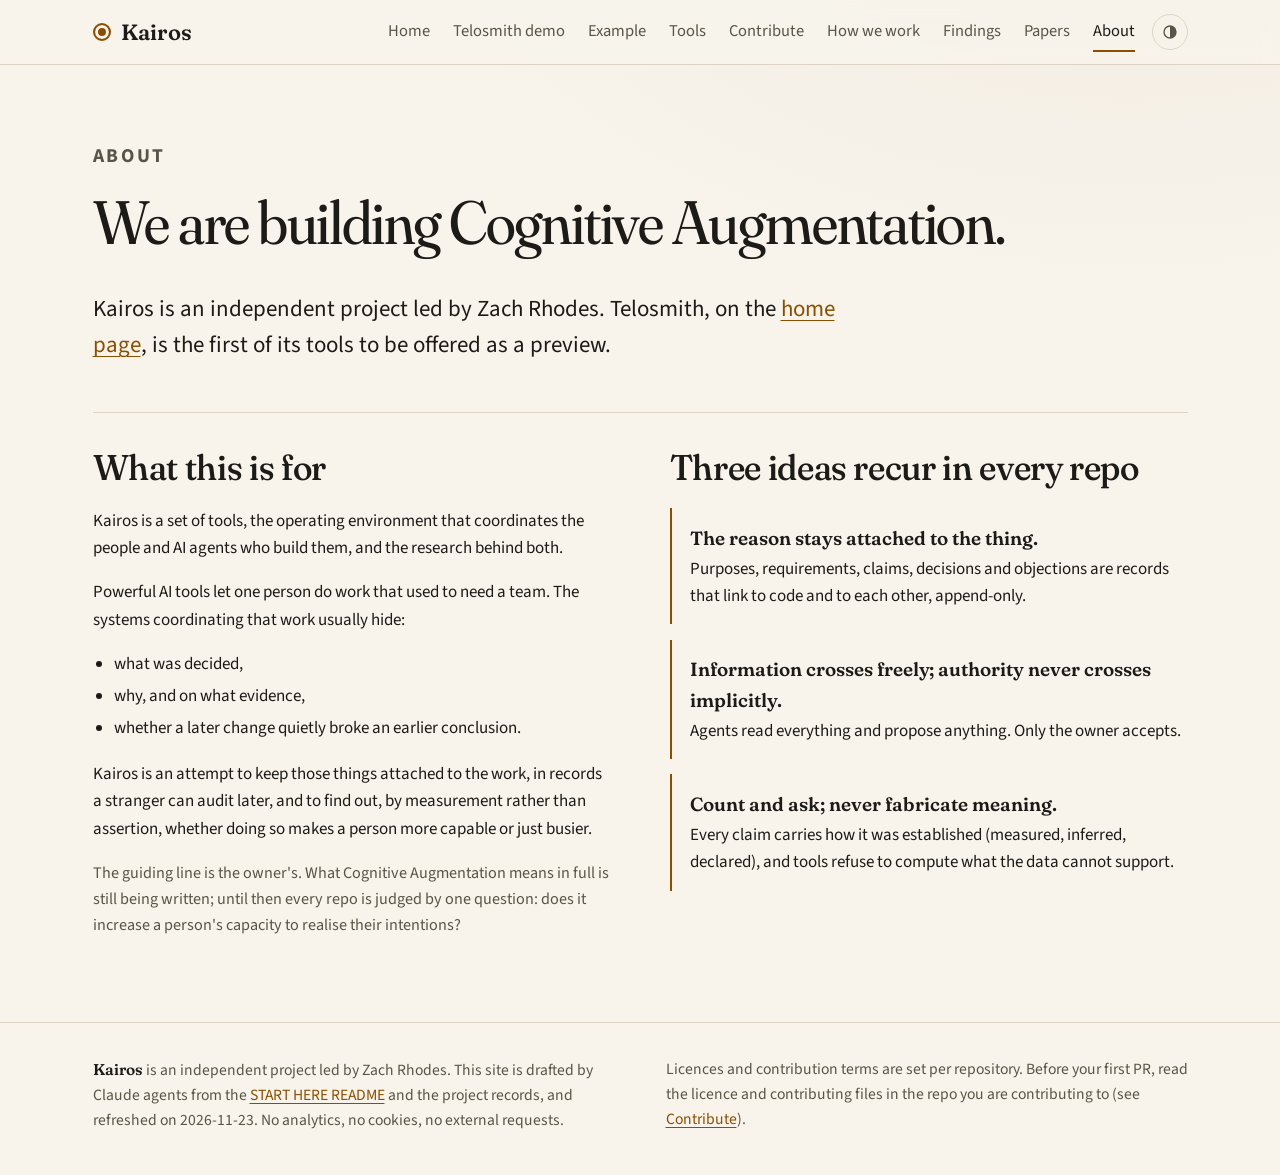
==== docs/about.html @ e77ae81f "Site: lead with the Telosmith demo; Probe-001 from Home; About page; scope review, append-only and t" ====
<!DOCTYPE html>
<html lang="en" class="no-js">
<head>
<meta charset="utf-8">
<meta name="viewport" content="width=device-width, initial-scale=1">
<title>About, Kairos</title>
<meta name="description" content="Kairos is an independent project led by Zach Rhodes. We are building Cognitive Augmentation.">
<link rel="icon" href="assets/favicon.svg" type="image/svg+xml">
<link rel="stylesheet" href="site.css">
</head>
<body>
<a class="skip" href="#main">Skip to content</a>
<header class="site-header">
  <div class="bar">
    <a class="wordmark" href="index.html"><span class="mark" aria-hidden="true"></span><span class="name">Kairos</span></a>
    <button class="nav-toggle" type="button" aria-expanded="false" aria-controls="site-nav">Menu</button>
    <nav class="site-nav" id="site-nav" aria-label="Site">
      <ul>
        <li><a href="index.html">Home</a></li>
        <li><a href="demo.html">Telosmith demo</a></li>
        <li><a href="example.html">Example</a></li>
        <li><a href="tools.html">Tools</a></li>
        <li><a href="start.html">Contribute</a></li>
        <li><a href="how-we-work.html">How we work</a></li>
        <li><a href="findings.html">Findings</a></li>
        <li><a href="papers.html">Papers</a></li>
        <li><a href="about.html" aria-current="page">About</a></li>
      </ul>
    </nav>
    <button class="theme-toggle" type="button" aria-label="Theme: auto"></button>
  </div>
</header>
<main id="main">

<div class="statement">
  <p class="eyebrow">About</p>
  <h1>We are building Cognitive Augmentation.</h1>
  <p class="lede">Kairos is an independent project led by Zach Rhodes. Telosmith, on the <a href="index.html">home page</a>, is the first of its tools to be offered as a preview.</p>
</div>

<!-- Founder note slot: a short note in Zach's own voice ("I"), signed by him. Not drafted by agents; copy routed through Abigail. -->

<section aria-labelledby="problem">
  <div class="split">
    <div>
      <h2 id="problem">What this is for</h2>
      <p>Kairos is a set of tools, the operating environment that coordinates the people and AI agents who build them, and the research behind both.</p>
      <p>Powerful AI tools let one person do work that used to need a team. The systems coordinating that work usually hide:</p>
      <ul>
        <li>what was decided,</li>
        <li>why, and on what evidence,</li>
        <li>whether a later change quietly broke an earlier conclusion.</li>
      </ul>
      <p>Kairos is an attempt to keep those things attached to the work, in records a stranger can audit later, and to find out, by measurement rather than assertion, whether doing so makes a person more capable or just busier.</p>
      <p class="aside">The guiding line is the owner's. What Cognitive Augmentation means in full is still being written; until then every repo is judged by one question: does it increase a person's capacity to realise their intentions?</p>
    </div>
    <div>
      <h2>Three ideas recur in every repo</h2>
      <ul class="ideas">
        <li><b>The reason stays attached to the thing.</b> Purposes, requirements, claims, decisions and objections are records that link to code and to each other, append-only.</li>
        <li><b>Information crosses freely; authority never crosses implicitly.</b> Agents read everything and propose anything. Only the owner accepts.</li>
        <li><b>Count and ask; never fabricate meaning.</b> Every claim carries how it was established (measured, inferred, declared), and tools refuse to compute what the data cannot support.</li>
      </ul>
    </div>
  </div>
</section>


</main>

<footer class="site-footer">
  <div class="inner">
    <p><span class="name">Kairos</span> is an independent project led by Zach Rhodes. This site is drafted by Claude agents from the <a href="https://github.com/eraevous/kairos/blob/main/README.md">START HERE README</a> and the project records, and refreshed on 2026-11-23. No analytics, no cookies, no external requests.</p>
    <p>Licences and contribution terms are set per repository. Before your first PR, read the licence and contributing files in the repo you are contributing to (see <a href="start.html#cla">Contribute</a>).</p>
  </div>
</footer>

<script src="site.js"></script>
</body>
</html>
---- docs/site.css ----
/* Kairos landing site. One stylesheet, no external requests.
   Direction "Instrument" (HO-KAI-20261118-07CY): dark-first editorial, warm paper in light mode,
   amber accent kept from the Cockpit theme (assets/theme-amber.json).
   Type: Fraunces (display) and Source Sans 3 (text), self-hosted under assets/fonts/ (SIL OFL 1.1).
   Theme: follows the system unless the visitor picks one; site.js sets [data-theme] on <html>.
   Every colour pair used for text meets WCAG AA (4.5:1 body, 3:1 large); see the PR for the measured ratios. */

@font-face {
  font-family: "Fraunces";
  src: url("assets/fonts/fraunces.woff2") format("woff2");
  font-weight: 300 700;
  font-display: swap;
}
@font-face {
  font-family: "Source Sans 3";
  src: url("assets/fonts/sourcesans3.woff2") format("woff2");
  font-weight: 200 900;
  font-display: swap;
}

/* ------------------------------------------------------------ tokens */

:root {
  --serif: "Fraunces", Georgia, "Times New Roman", serif;
  --sans: "Source Sans 3", system-ui, -apple-system, "Segoe UI", Roboto, sans-serif;
  --mono: ui-monospace, "SF Mono", "Cascadia Mono", Menlo, Consolas, monospace;

  /* dark (default) */
  --bg: #0f1115;
  --surface: #171b22;
  --surface-2: #1e232c;
  --ink: #ece6da;
  --mute: #aaa497;
  --line: #2c323c;
  --accent: #f0b552;
  --accent-ink: #1a1205;     /* text on a filled accent */
  --accent-soft: rgba(240, 181, 82, .12);
  --link: #f3c172;
  --code-bg: #12151b;
  --label-ink: #f5d08f;
  --label-bg: rgba(240, 181, 82, .10);
  --glow: rgba(240, 181, 82, .08);
  color-scheme: dark;

  --radius: 12px;
  --wrap: 1180px;
  --gutter: clamp(1.1rem, 4vw, 2.5rem);
  --measure: 68ch;
}

@media (prefers-color-scheme: light) {
  :root:not([data-theme="dark"]) {
    --bg: #f8f4ec;
    --surface: #fffdf8;
    --surface-2: #f1ebdf;
    --ink: #1d1b17;
    --mute: #5a5447;
    --line: #dcd3c2;
    --accent: #8a4f00;
    --accent-ink: #ffffff;
    --accent-soft: rgba(138, 79, 0, .08);
    --link: #8a4f00;
    --code-bg: #f1ebdf;
    --label-ink: #6b3d00;
    --label-bg: rgba(138, 79, 0, .08);
    --glow: rgba(138, 79, 0, .05);
    color-scheme: light;
  }
}
:root[data-theme="light"] {
  --bg: #f8f4ec;
  --surface: #fffdf8;
  --surface-2: #f1ebdf;
  --ink: #1d1b17;
  --mute: #5a5447;
  --line: #dcd3c2;
  --accent: #8a4f00;
  --accent-ink: #ffffff;
  --accent-soft: rgba(138, 79, 0, .08);
  --link: #8a4f00;
  --code-bg: #f1ebdf;
  --label-ink: #6b3d00;
  --label-bg: rgba(138, 79, 0, .08);
  --glow: rgba(138, 79, 0, .05);
  color-scheme: light;
}

/* ------------------------------------------------------------ base */

*, *::before, *::after { box-sizing: border-box; }

html {
  background: var(--bg);
  color: var(--ink);
  font: 400 1.0625rem/1.6 var(--sans);
  -webkit-text-size-adjust: 100%;
  text-rendering: optimizeLegibility;
}
body {
  margin: 0;
  min-height: 100vh;
  display: flex;
  flex-direction: column;
  background: radial-gradient(1100px 620px at 88% -10%, var(--glow), transparent 70%) no-repeat;
}
main { flex: 1; width: 100%; max-width: var(--wrap); margin: 0 auto; padding: 0 var(--gutter) 4rem; }

h1, h2, h3, h4 { font-family: var(--serif); font-weight: 500; line-height: 1.15; letter-spacing: -.01em; margin: 2.2em 0 .55em; text-wrap: balance; }
h1 { font-size: clamp(2.3rem, 5vw, 3.6rem); font-weight: 400; letter-spacing: -.02em; font-variation-settings: "opsz" 144; margin-top: 0; }
h2 { font-size: clamp(1.6rem, 3vw, 2.1rem); font-variation-settings: "opsz" 72; }
h3 { font-size: 1.3rem; font-variation-settings: "opsz" 36; }
h4 { font-family: var(--sans); font-size: .8rem; font-weight: 700; text-transform: uppercase; letter-spacing: .1em; color: var(--mute); margin: 1.4em 0 .5em; }

p, li, dd, figcaption { max-width: var(--measure); }
p { margin: 0 0 1em; }
ul, ol { padding-left: 1.25rem; margin: 0 0 1.1em; }
li { margin: .3em 0; }
li > ul, li > ol { margin: .3em 0 .4em; }
b, strong { font-weight: 650; }
em { font-style: italic; }

a { color: var(--link); text-decoration-thickness: 1px; text-underline-offset: .18em; }
a:hover { text-decoration-thickness: 2px; }
:focus-visible { outline: 3px solid var(--accent); outline-offset: 3px; border-radius: 4px; }

code { font-family: var(--mono); font-size: .88em; background: var(--code-bg); border: 1px solid var(--line); border-radius: 5px; padding: .05em .35em; overflow-wrap: anywhere; }
pre { background: var(--code-bg); border: 1px solid var(--line); border-radius: 10px; padding: .9rem 1rem; overflow-x: auto; max-width: 100%; font-size: .85rem; line-height: 1.55; -webkit-overflow-scrolling: touch; }
pre code { background: none; border: 0; padding: 0; font-size: inherit; overflow-wrap: normal; white-space: pre; }
hr { border: 0; border-top: 1px solid var(--line); margin: 2.5rem 0; }
img { max-width: 100%; height: auto; }

.skip { position: absolute; left: -9999px; top: .75rem; z-index: 10; background: var(--accent); color: var(--accent-ink); padding: .55rem 1rem; border-radius: 8px; font-weight: 650; }
.skip:focus { left: .75rem; }
.visually-hidden { position: absolute !important; width: 1px; height: 1px; overflow: hidden; clip: rect(0 0 0 0); white-space: nowrap; }

/* ------------------------------------------------------------ header */

.site-header { border-bottom: 1px solid var(--line); background: color-mix(in srgb, var(--bg) 88%, transparent); position: sticky; top: 0; z-index: 5; backdrop-filter: blur(8px); -webkit-backdrop-filter: blur(8px); }
.site-header .bar { max-width: var(--wrap); margin: 0 auto; padding: 0 var(--gutter); min-height: 64px; display: flex; align-items: center; gap: 1rem; flex-wrap: wrap; }
.wordmark { display: inline-flex; align-items: center; gap: .6rem; color: var(--ink); text-decoration: none; font: 600 1.3rem var(--serif); letter-spacing: .01em; margin-right: auto; padding: .4rem 0; }
.mark { width: 18px; height: 18px; border-radius: 50%; border: 2px solid var(--accent); box-shadow: inset 0 0 0 3px var(--bg), inset 0 0 0 9px var(--accent); flex: none; }
.site-nav ul { list-style: none; margin: 0; padding: 0; display: flex; gap: .25rem 1.35rem; flex-wrap: wrap; }
.site-nav li { margin: 0; }
.site-nav a { color: var(--mute); text-decoration: none; font-size: .97rem; padding: .35rem 0; display: inline-block; border-bottom: 2px solid transparent; }
.site-nav a:hover { color: var(--ink); }
.site-nav a[aria-current="page"] { color: var(--ink); border-bottom-color: var(--accent); }

.theme-toggle, .nav-toggle { font: inherit; font-size: .9rem; color: var(--mute); background: transparent; border: 1px solid var(--line); border-radius: 999px; cursor: pointer; min-height: 36px; }
.theme-toggle { width: 36px; padding: 0; display: inline-grid; place-items: center; }
.theme-toggle svg { width: 18px; height: 18px; }
.theme-toggle:hover, .nav-toggle:hover { color: var(--ink); border-color: var(--mute); }
.nav-toggle { display: none; padding: 0 .9rem; }
.glyph { display: none; }

@media (max-width: 860px) {
  .js .nav-toggle { display: inline-block; }
  .js .site-nav { display: none; flex-basis: 100%; padding: .25rem 0 1rem; }
  .js .site-nav.open { display: block; }
  .site-nav ul { flex-direction: column; gap: 0; }
  .site-nav a { display: block; padding: .6rem 0; font-size: 1.05rem; border-bottom: 1px solid var(--line); }
  .site-nav a[aria-current="page"] { border-bottom-color: var(--line); color: var(--accent); }
}
@media (min-width: 861px) {
  .site-nav { order: 2; }
  .theme-toggle { order: 3; }
}

/* ------------------------------------------------------------ footer */

.site-footer { border-top: 1px solid var(--line); color: var(--mute); font-size: .92rem; }
.site-footer .inner { max-width: var(--wrap); margin: 0 auto; padding: 2rem var(--gutter) 2.5rem; display: grid; gap: .5rem 3rem; grid-template-columns: repeat(auto-fit, minmax(280px, 1fr)); }
.site-footer p { margin: 0; }
.site-footer .name { font-family: var(--serif); font-weight: 600; color: var(--ink); }

/* ------------------------------------------------------------ page header */

.statement { padding: clamp(2.5rem, 7vw, 4.5rem) 0 1.5rem; border-bottom: 1px solid var(--line); margin-bottom: 2rem; }
.statement p { font-size: 1.15rem; color: var(--mute); }
.statement .lede { font-size: clamp(1.15rem, 1.8vw, 1.35rem); color: var(--ink); }
.eyebrow { font: 700 .78rem var(--sans); text-transform: uppercase; letter-spacing: .14em; color: var(--accent); margin: 0 0 1rem; }
.aside { color: var(--mute); font-size: .95rem; }
.lede-small { color: var(--mute); }

/* ------------------------------------------------------------ front page */

.front { display: grid; grid-template-columns: minmax(0, 1.12fr) minmax(0, .88fr); gap: 2rem 3rem; align-items: center; min-height: calc(100svh - 65px); padding: 1.6rem 0 2.5rem; }
.front h1 { font-size: clamp(2.4rem, 4.1vw, 3.3rem); line-height: 1.03; margin: 0; }
.front .lede { font-size: clamp(1.08rem, 1.5vw, 1.2rem); color: var(--mute); max-width: 46ch; margin: 1rem 0 .8rem; }
.front .about { color: var(--mute); font-size: .96rem; max-width: 60ch; margin: 0 0 1.4rem; }
.front .note { font-size: .82rem; color: var(--mute); margin: 1rem 0 0; }

.doors { list-style: none; padding: 0; margin: 0; display: grid; grid-template-columns: 1fr 1fr; gap: .75rem; }
.doors li { margin: 0; max-width: none; }
.doors a { display: block; height: 100%; padding: .9rem 1.1rem .95rem; border: 1px solid var(--line); border-radius: var(--radius); background: var(--surface); color: var(--ink); text-decoration: none; transition: border-color .2s ease, transform .2s ease, background-color .2s ease; }
.doors a:hover { border-color: var(--accent); transform: translateY(-2px); }
.door-title { display: block; font-weight: 650; font-size: 1.08rem; }
.door-title::after { content: " \2192"; color: var(--accent); }
.door-text { display: block; color: var(--mute); font-size: .94rem; line-height: 1.45; margin-top: .15rem; }
.doors .primary a { background: var(--accent); border-color: var(--accent); }
.doors .primary .door-title, .doors .primary .door-title::after, .doors .primary .door-text { color: var(--accent-ink); }

.visual { margin: 0; }
.visual figcaption { color: var(--mute); font-size: .86rem; text-align: center; margin: .4rem auto 0; }

/* the repo map (inline SVG) */
.map { width: 100%; height: auto; display: block; overflow: visible; }
.map .ring { fill: none; stroke: var(--mute); stroke-opacity: .35; stroke-width: 1; stroke-dasharray: 2 6; }
.map .spoke { fill: none; stroke: var(--accent); stroke-width: 1.5; }
.map .spoke.far { stroke: var(--mute); stroke-opacity: .8; stroke-dasharray: 3 5; }
.map .hub circle { fill: var(--surface); stroke: var(--accent); stroke-width: 2; }
.map text { fill: var(--ink); font: 500 17px var(--sans); }
.map .hub text { font: 600 21px var(--serif); text-anchor: middle; }
.map .hub .sub { font: 400 11.5px var(--sans); fill: var(--mute); }
.map .kit .dot { fill: var(--accent); }
.map .far .dot { fill: var(--bg); stroke: var(--mute); stroke-width: 1.5; }
.map .far text { fill: var(--mute); }
.map a:hover text, .map a:focus text { fill: var(--accent); text-decoration: underline; }
.map a:focus { outline: none; }
.map a:focus-visible .dot { stroke: var(--accent); stroke-width: 4; }
.map .legend text { font-size: 14.5px; fill: var(--mute); }
.map .legend .dot-kit { fill: var(--accent); }
.map .legend .dot-far { fill: var(--bg); stroke: var(--mute); stroke-width: 1.5; }
.map .legend .spoke-key { stroke: var(--accent); stroke-width: 1.5; }
.map .legend .spoke-key.far { stroke: var(--mute); stroke-dasharray: 3 4; }
.map .inst .dot, .map .legend .dot-inst { fill: var(--bg); stroke: var(--mute); stroke-width: 1.5; stroke-dasharray: 2.5 2; }
.map .inst .sub { font: 400 14px var(--sans); fill: var(--mute); }
.map .spoke.far.inst { stroke-dasharray: 1.5 3.5; stroke-width: 1.8; }

@media (prefers-reduced-motion: no-preference) {
  .map .spoke { stroke-dasharray: 220; stroke-dashoffset: 220; animation: draw 1.1s cubic-bezier(.3, .7, .3, 1) .15s forwards; }
  .map .spoke.far { stroke-dasharray: 3 5; stroke-dashoffset: 0; animation: fade .9s ease .8s both; }
  .map .node { animation: fade .6s ease both; }
  .map .kit { animation-delay: .7s; }
  .map .far { animation-delay: 1s; }
  .front .copy > * { animation: rise .7s cubic-bezier(.2, .7, .2, 1) both; }
  .front .copy > :nth-child(2) { animation-delay: .06s; }
  .front .copy > :nth-child(3) { animation-delay: .12s; }
  .front .copy > :nth-child(4) { animation-delay: .18s; }
  .front .copy > :nth-child(5) { animation-delay: .24s; }
}
@keyframes draw { to { stroke-dashoffset: 0; } }
@keyframes fade { from { opacity: 0; } to { opacity: 1; } }
@keyframes rise { from { opacity: 0; transform: translateY(10px); } to { opacity: 1; transform: none; } }
@media (prefers-reduced-motion: reduce) {
  *, *::before, *::after { animation: none !important; transition: none !important; scroll-behavior: auto !important; }
}

/* below the fold on the front page */
.band { padding: 3rem 0 1rem; border-top: 1px solid var(--line); }
.band > h2:first-child { margin-top: 0; }
.split { display: grid; grid-template-columns: minmax(0, 1fr) minmax(0, 1fr); gap: 1rem 3.5rem; }
.split > * { min-width: 0; }

.ideas { list-style: none; padding: 0; }
.ideas > li { padding: .85rem 0 .85rem 1.1rem; border-left: 2px solid var(--accent); margin: 0 0 .9rem; }
.ideas > li > b:first-child { display: block; font-family: var(--serif); font-weight: 600; font-size: 1.12rem; margin-bottom: .15rem; }

.highlights { list-style: none; padding: 0; display: grid; grid-template-columns: repeat(auto-fit, minmax(240px, 1fr)); gap: .9rem; }
.highlights li { margin: 0; max-width: none; }
.highlights a { display: flex; flex-direction: column; gap: .45rem; height: 100%; padding: 1.15rem 1.15rem 1.2rem; border: 1px solid var(--line); border-radius: var(--radius); background: var(--surface); color: var(--ink); text-decoration: none; transition: border-color .2s ease; }
.highlights a:hover { border-color: var(--accent); }
.num { font: 400 2.4rem/1 var(--serif); font-variation-settings: "opsz" 144; color: var(--accent); font-variant-numeric: lining-nums; }
.hl-text { color: var(--mute); font-size: .95rem; line-height: 1.5; }
.hl-text b { color: var(--ink); }
.more { margin-top: 1rem; }

.devkit { border: 1px solid var(--line); border-radius: var(--radius); background: var(--surface); padding: 1.4rem 1.5rem; }
.devkit p { margin: .5rem 0 0; }
.devkit .door-title { font-size: 1.25rem; font-family: var(--serif); font-weight: 600; color: var(--ink); text-decoration: none; }

.status-strip { display: flex; flex-wrap: wrap; gap: .4rem 1.5rem; color: var(--mute); font-size: .88rem; border-top: 1px solid var(--line); padding-top: 1.2rem; margin-top: 3rem; max-width: none; }

/* ------------------------------------------------------------ tools (repo cards) */

.repo { display: grid; grid-template-columns: minmax(0, 1.05fr) minmax(0, .95fr); gap: 1rem 2.5rem; padding: 2rem 0; border-top: 1px solid var(--line); scroll-margin-top: 80px; }
.repo > div { min-width: 0; }
.repo:not(:has(.install)) { grid-template-columns: minmax(0, 1fr); }
.repo h3 { margin: 0 0 .5rem; font-size: 1.55rem; }
.repo h3 a { color: var(--ink); text-decoration-color: var(--accent); }
.repo .what { font-size: 1.04rem; }
#devkit { background: var(--surface); border: 1px solid var(--line); border-radius: var(--radius); padding: 1.6rem 1.6rem 1.2rem; margin-bottom: 1rem; }
#devkit h3 { color: var(--accent); }
.repo dl { display: grid; grid-template-columns: max-content minmax(0, 1fr); gap: .5rem 1.2rem; margin: 1rem 0 0; font-size: .97rem; }
.repo dt { color: var(--mute); font-size: .8rem; font-weight: 700; text-transform: uppercase; letter-spacing: .08em; padding-top: .2rem; }
.repo dd { margin: 0; }
.state { display: inline; background: var(--accent-soft); border-radius: 6px; padding: .1rem .4rem; -webkit-box-decoration-break: clone; box-decoration-break: clone; }
.state.pending { background: transparent; border: 1px dashed var(--line); }
.private { font: 500 .85rem var(--sans); color: var(--mute); }
.install h4:first-child { margin-top: .2rem; }
.install > p { font-size: .95rem; color: var(--mute); }

/* ------------------------------------------------------------ findings */

.finding { display: grid; grid-template-columns: minmax(0, 15rem) minmax(0, 1fr); gap: .5rem 2.5rem; padding: 2.2rem 0; border-top: 1px solid var(--line); scroll-margin-top: 80px; }
.finding > * { grid-column: 2; min-width: 0; }
.finding .finding-stat { grid-column: 1; grid-row: 1 / span 8; margin: 0; align-self: start; position: sticky; top: 88px; }
.finding-stat .num { display: block; font-size: clamp(2.4rem, 4vw, 3.2rem); margin-bottom: .5rem; }
.finding-stat .what { color: var(--mute); font-size: .95rem; line-height: 1.45; display: block; }
.finding h3 { margin: 0 0 .7rem; font-size: 1.45rem; }
.finding-fix { background: var(--surface); border: 1px solid var(--line); border-radius: 10px; padding: .9rem 1rem; }
.fix-status { display: inline-block; font: 700 .72rem var(--sans); text-transform: uppercase; letter-spacing: .1em; color: var(--accent-ink); background: var(--accent); border-radius: 999px; padding: .2rem .6rem; margin-right: .4rem; vertical-align: .1em; }
.finding-meta { color: var(--mute); font-size: .88rem; border-left: 2px solid var(--line); padding-left: .8rem; }

/* ------------------------------------------------------------ contribute */

.two-col { display: grid; grid-template-columns: minmax(0, 1fr) minmax(0, 1fr); gap: 1rem 3.5rem; }
.two-col > * { min-width: 0; }
.two-col h2 { margin-top: 0; }
.paths { width: 100%; border-collapse: collapse; font-size: .95rem; margin: .5rem 0 1.5rem; }
.paths th, .paths td { text-align: left; vertical-align: top; padding: .7rem .7rem .7rem 0; border-bottom: 1px solid var(--line); }
.paths th { font-size: .78rem; text-transform: uppercase; letter-spacing: .08em; color: var(--mute); }
.paths td:first-child { font-weight: 650; }
.procedure { padding-left: 0; list-style: none; counter-reset: step; }
.procedure > li { counter-increment: step; position: relative; padding-left: 2.6rem; margin-bottom: 1rem; }
.procedure > li::before { content: counter(step); position: absolute; left: 0; top: .05rem; width: 1.8rem; height: 1.8rem; border-radius: 50%; border: 1px solid var(--accent); color: var(--accent); display: grid; place-items: center; font: 600 .9rem var(--serif); }
.rules-note { background: var(--surface); border: 1px solid var(--line); border-radius: 10px; padding: .8rem 1rem; color: var(--mute); font-size: .95rem; }

/* ------------------------------------------------------------ how we work */

figure { margin: 2rem 0; }
figcaption { color: var(--mute); font-size: .9rem; margin-top: .6rem; }
.frame { border: 1px solid var(--line); border-radius: var(--radius); background: var(--surface); padding: .5rem; overflow: auto; max-height: 80vh; }
.frame.narrow { max-width: 640px; }
.frame img { display: block; margin: 0 auto; border-radius: 6px; }

/* ------------------------------------------------------------ papers */

.paper { padding: 1.5rem 1.6rem; border: 1px solid var(--line); border-radius: var(--radius); background: var(--surface); margin-bottom: 1rem; }
.paper h3 { margin: 0 0 .7rem; }
.links { display: flex; flex-wrap: wrap; gap: .5rem 1.4rem; margin: 1rem 0 0; }
.links a { font-weight: 600; }
.draft-label { display: inline-block; font-size: .9rem; line-height: 1.45; color: var(--label-ink); background: var(--label-bg); border: 1px dashed var(--accent); border-radius: 8px; padding: .45rem .7rem; max-width: var(--measure); }
.draft-label::before { content: "Unreviewed \00b7  "; font-weight: 700; text-transform: uppercase; letter-spacing: .08em; font-size: .75rem; }
.notes-list { margin-top: .5rem; }

.paper-body { max-width: var(--measure); margin-top: 1.5rem; }
.paper-body h1 { font-size: clamp(2rem, 4.4vw, 3rem); margin: 1rem 0 1.2rem; }
.paper-body h2 { margin-top: 2em; }
.paper-body p, .paper-body li { font-size: 1.06rem; line-height: 1.7; }
.paper-body blockquote { margin: 1.5rem 0; padding: .2rem 0 .2rem 1.1rem; border-left: 3px solid var(--accent); color: var(--mute); }
.paper-body table { border-collapse: collapse; width: 100%; font-size: .93rem; margin: 1.2rem 0; display: block; overflow-x: auto; }
.paper-body th, .paper-body td { border-bottom: 1px solid var(--line); padding: .5rem .7rem .5rem 0; text-align: left; vertical-align: top; }
.paper-body th { color: var(--mute); font-size: .8rem; text-transform: uppercase; letter-spacing: .06em; }

/* ------------------------------------------------------------ small screens */

@media (max-width: 960px) {
  .front { grid-template-columns: minmax(0, 1fr); min-height: 0; padding-top: 2rem; }
  .front .visual { max-width: 520px; width: 100%; margin: 0 auto; }
  .split, .two-col, .repo { grid-template-columns: minmax(0, 1fr); }
  .finding { grid-template-columns: minmax(0, 1fr); }
  .finding > *, .finding .finding-stat { grid-column: 1; grid-row: auto; position: static; }
}
@media (max-width: 560px) {
  html { font-size: 1rem; }
  .doors { grid-template-columns: minmax(0, 1fr); }
  .repo dl { grid-template-columns: minmax(0, 1fr); gap: .1rem; }
  .repo dt { padding-top: .6rem; }
  /* Keep the headers in the accessibility tree (scope="col" associations); hide them visually only. */
  .paths thead { position: absolute; width: 1px; height: 1px; overflow: hidden; clip: rect(0 0 0 0); white-space: nowrap; }
  .paths, .paths tbody, .paths tr, .paths td { display: block; width: 100%; }
  .paths tr { border-bottom: 1px solid var(--line); padding: .6rem 0; }
  .paths td { border: 0; padding: .2rem 0; }
  .paths td[data-label]::before { content: attr(data-label); display: block; font-size: .72rem; font-weight: 700; text-transform: uppercase; letter-spacing: .08em; color: var(--mute); }
  #devkit { padding: 1.2rem 1rem; }
}

@media print {
  .site-header, .theme-toggle, .nav-toggle, .skip { display: none; }
  html { background: #fff; color: #000; }
}

/* Without JavaScript the theme follows the system and the toggle has nothing to do. */
.no-js .theme-toggle { display: none; }
.hl-meta { margin-top: auto; padding-top: .4rem; font-size: .8rem; color: var(--mute); letter-spacing: .02em; }
.back { margin: 1.5rem 0 .5rem; }
.back a { text-decoration: none; font-weight: 600; }
.split { align-items: start; }
.split > div > h2:first-child { margin-top: 0; }
.split > div > ul:first-child { margin-top: .4rem; }
@media (max-width: 560px) {
  .front h1 { font-size: clamp(2rem, 9.4vw, 2.6rem); }
  h1 { font-size: clamp(1.9rem, 9vw, 2.4rem); overflow-wrap: break-word; }
}
@media (max-width: 560px) {
  .front { padding-top: 1.4rem; }
  .front .eyebrow { margin-bottom: .6rem; }
  .front .about { font-size: .93rem; margin-bottom: 1.2rem; }
  .door-text { font-size: .9rem; }
  .doors a { padding: .8rem 1rem .85rem; }
}

/* ------------------------------------------------------------ worked example: a chain of records */

.chain { list-style: none; padding: 0; margin: 0 0 2rem; max-width: 760px; position: relative; }
.chain::before { content: ""; position: absolute; left: 11px; top: 14px; bottom: 30px; width: 2px; background: linear-gradient(var(--accent), var(--line)); }
.step { position: relative; padding: 0 0 1.2rem 2.6rem; margin: 0; max-width: none; }
.step::before { content: ""; position: absolute; left: 4px; top: .45rem; width: 16px; height: 16px; border-radius: 50%; background: var(--bg); border: 2px solid var(--accent); }
.step p { margin: 0 0 .35rem; }
.step-kind { font-family: var(--serif); font-weight: 600; font-size: 1.2rem; display: flex; flex-wrap: wrap; align-items: baseline; gap: .2rem .6rem; }
.rid { font: 500 .82rem var(--mono); color: var(--mute); }
.tag { font: 700 .68rem var(--sans); text-transform: uppercase; letter-spacing: .1em; color: var(--label-ink); background: var(--label-bg); border: 1px dashed var(--accent); border-radius: 999px; padding: .1rem .5rem; }
.step-why { color: var(--mute); font-size: .95rem; }

/* front-page preview of the chain */
.preview { background: var(--surface); border: 1px solid var(--line); border-radius: var(--radius); padding: 1.3rem 1.4rem 1.1rem; }
.preview .eyebrow { margin-bottom: .6rem; }
.preview .q { font-family: var(--serif); font-size: 1.12rem; line-height: 1.35; margin: 0 0 1rem; }
.preview .chain { margin: 0 0 .6rem; }
.preview .chain::before { bottom: 18px; }
.preview .step { padding-bottom: .65rem; }
.preview .step p { margin: 0; font-size: .95rem; color: var(--mute); }
.preview .step-kind { font-size: 1rem; color: var(--ink); }
.preview pre { font-size: .8rem; margin: 0 0 .9rem; }
.preview .more { margin: .4rem 0 0; font-weight: 600; }

/* front page: plain list of the tools beside the map */
.toollist { list-style: none; padding: 0; margin: 0; }
.toollist li { padding: .7rem 0; border-bottom: 1px solid var(--line); margin: 0; max-width: none; }
.toollist li:first-child { padding-top: 0; }
.toollist a { font-weight: 650; font-size: 1.06rem; }
.toollist span:not(.kit-badge) { display: block; color: var(--mute); font-size: .95rem; line-height: 1.45; margin-top: .1rem; }
.kit-badge { display: inline-block; font: 700 .66rem var(--sans); text-transform: uppercase; letter-spacing: .1em; color: var(--accent-ink); background: var(--accent); border-radius: 999px; padding: .08rem .45rem; margin-left: .4rem; vertical-align: .15em; }
#tools .visual { align-self: start; }
@media (max-width: 960px) { .front .preview { max-width: 560px; } }
.preview .tag { font-size: .62rem; padding: .05rem .4rem; }
.preview-note { font-size: .82rem; color: var(--mute); margin: .2rem 0 .3rem; }
/* Commands wrap instead of hiding off the right edge; wrapping adds no characters when copied. */
.install pre, #devkit pre { white-space: pre-wrap; overflow-wrap: anywhere; }
.install pre code, #devkit pre code { white-space: inherit; overflow-wrap: anywhere; }
/* An accepted record gets a solid badge so it reads differently from proposals at a glance. */
.tag.tag-ok { color: var(--accent-ink); background: var(--accent); border-style: solid; }
.preview .step p.step-kind { color: var(--ink); }
h2[id], h3[id] { scroll-margin-top: 84px; }
/* Forge membership: an outlined badge, so it reads differently from the filled Dev Kit badge. */
.kit-badge.kit-forge, .repo h3 .kit-badge { background: transparent; color: var(--accent); border: 1px solid var(--accent); }
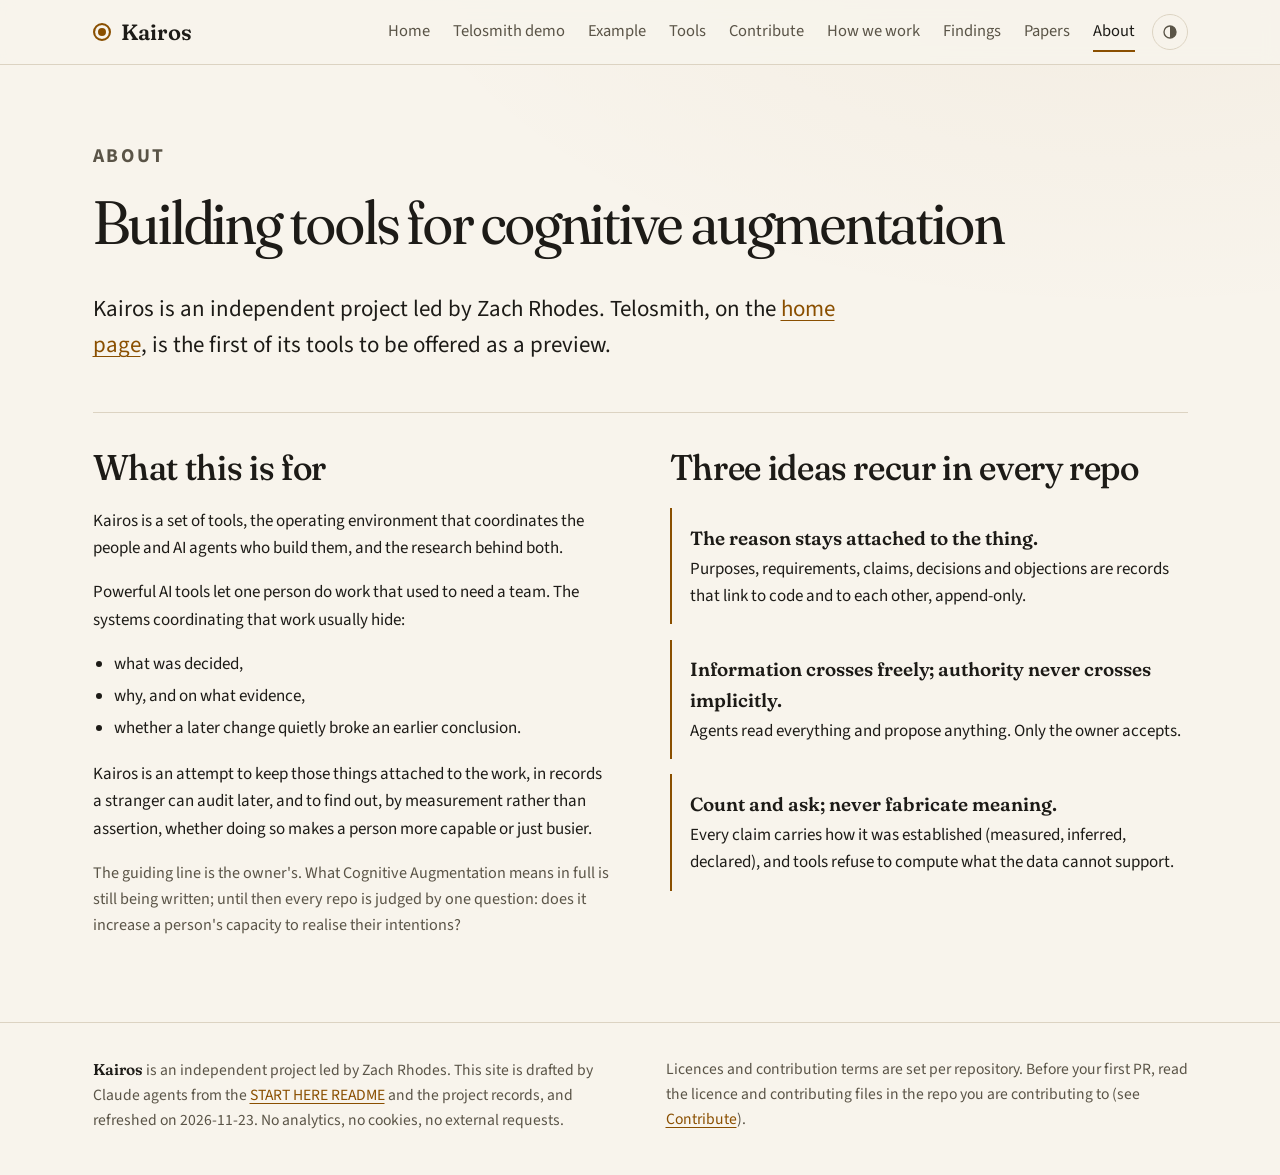
==== commit 99511a0d: "Apply Zach's copy calls: About heading, hero lede, hand-check wording, named actors in rules Co-Auth" ====
--- a/docs/about.html
+++ b/docs/about.html
@@ -4,7 +4,7 @@
 <meta charset="utf-8">
 <meta name="viewport" content="width=device-width, initial-scale=1">
 <title>About, Kairos</title>
-<meta name="description" content="Kairos is an independent project led by Zach Rhodes. We are building Cognitive Augmentation.">
+<meta name="description" content="Kairos is an independent project led by Zach Rhodes, building tools for cognitive augmentation.">
 <link rel="icon" href="assets/favicon.svg" type="image/svg+xml">
 <link rel="stylesheet" href="site.css">
 </head>
@@ -34,11 +34,11 @@
 
 <div class="statement">
   <p class="eyebrow">About</p>
-  <h1>We are building Cognitive Augmentation.</h1>
+  <h1>Building tools for cognitive augmentation</h1>
   <p class="lede">Kairos is an independent project led by Zach Rhodes. Telosmith, on the <a href="index.html">home page</a>, is the first of its tools to be offered as a preview.</p>
 </div>
 
-<!-- Founder note slot: a short note in Zach's own voice ("I"), signed by him. Not drafted by agents; copy routed through Abigail. -->
+<!-- Founder note slot, hidden until Zach writes and signs it (in "I"). Not drafted by agents. -->
 
 <section aria-labelledby="problem">
   <div class="split">
